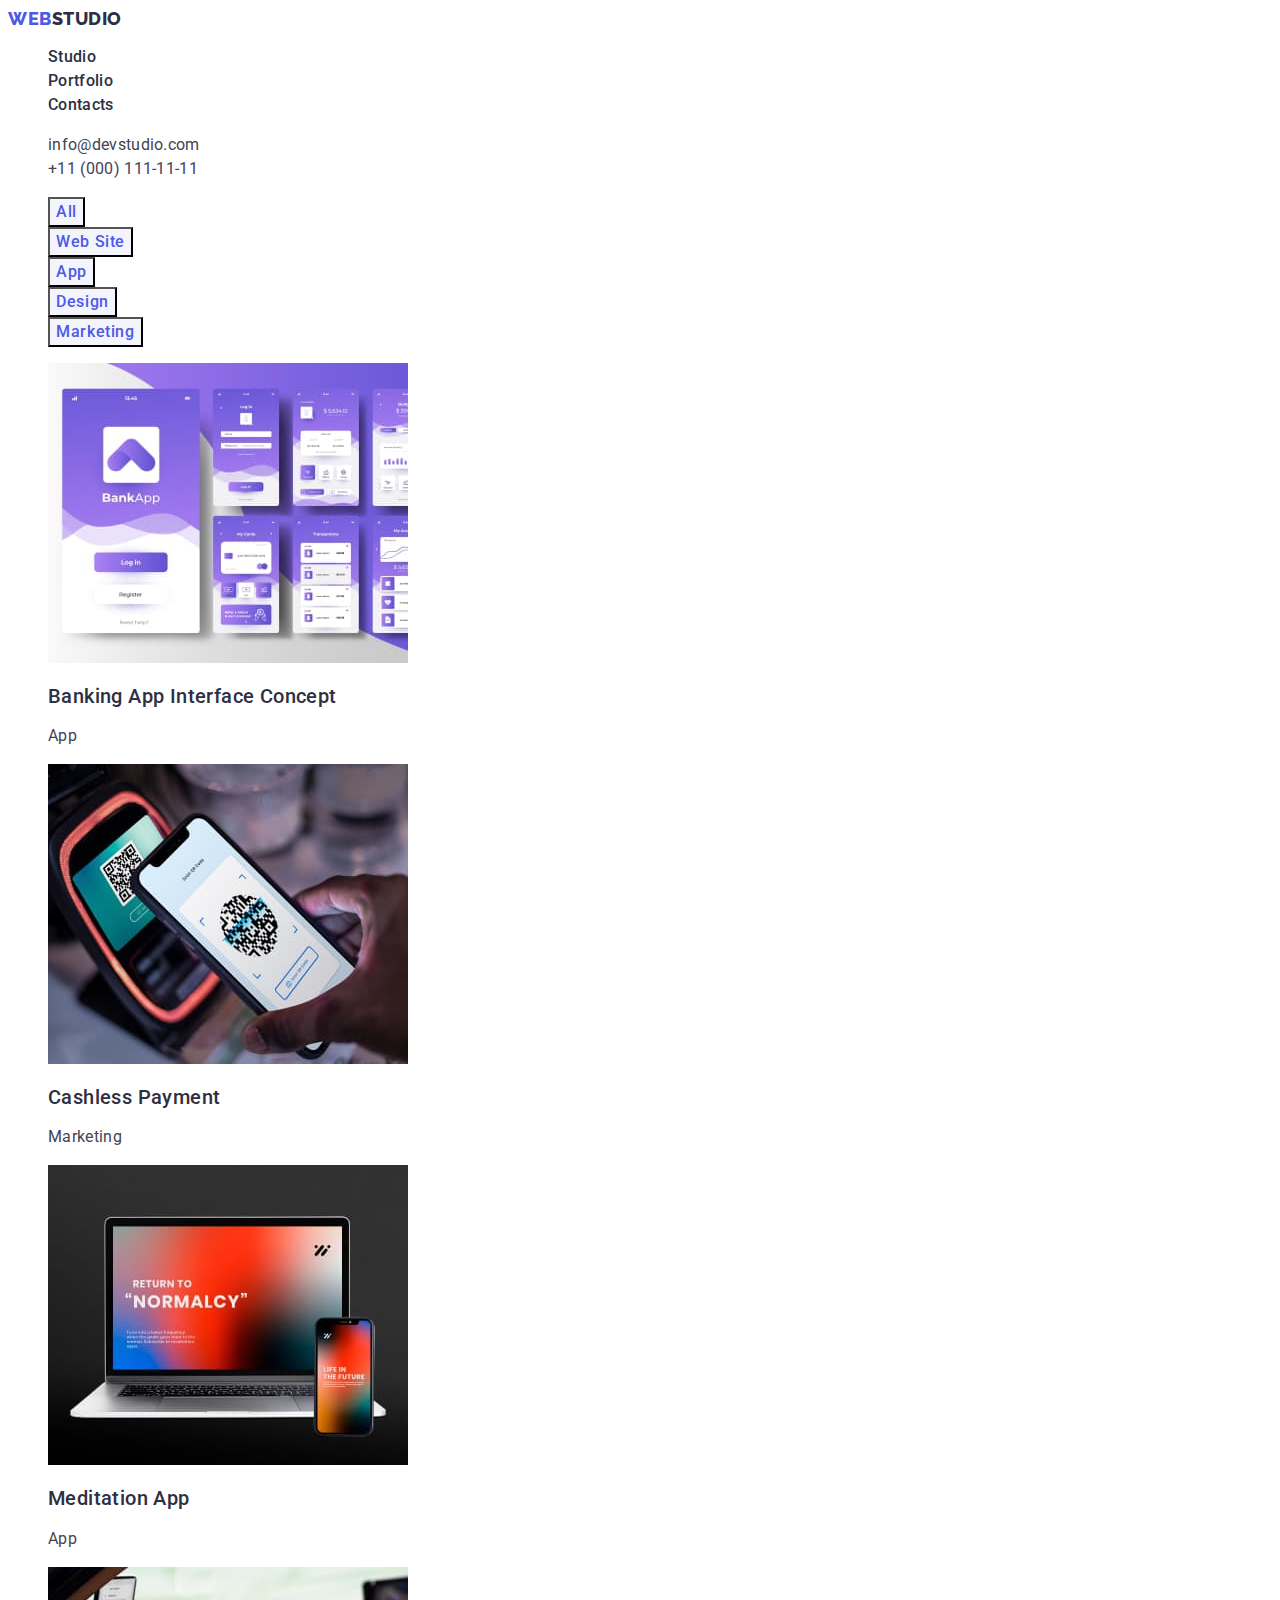
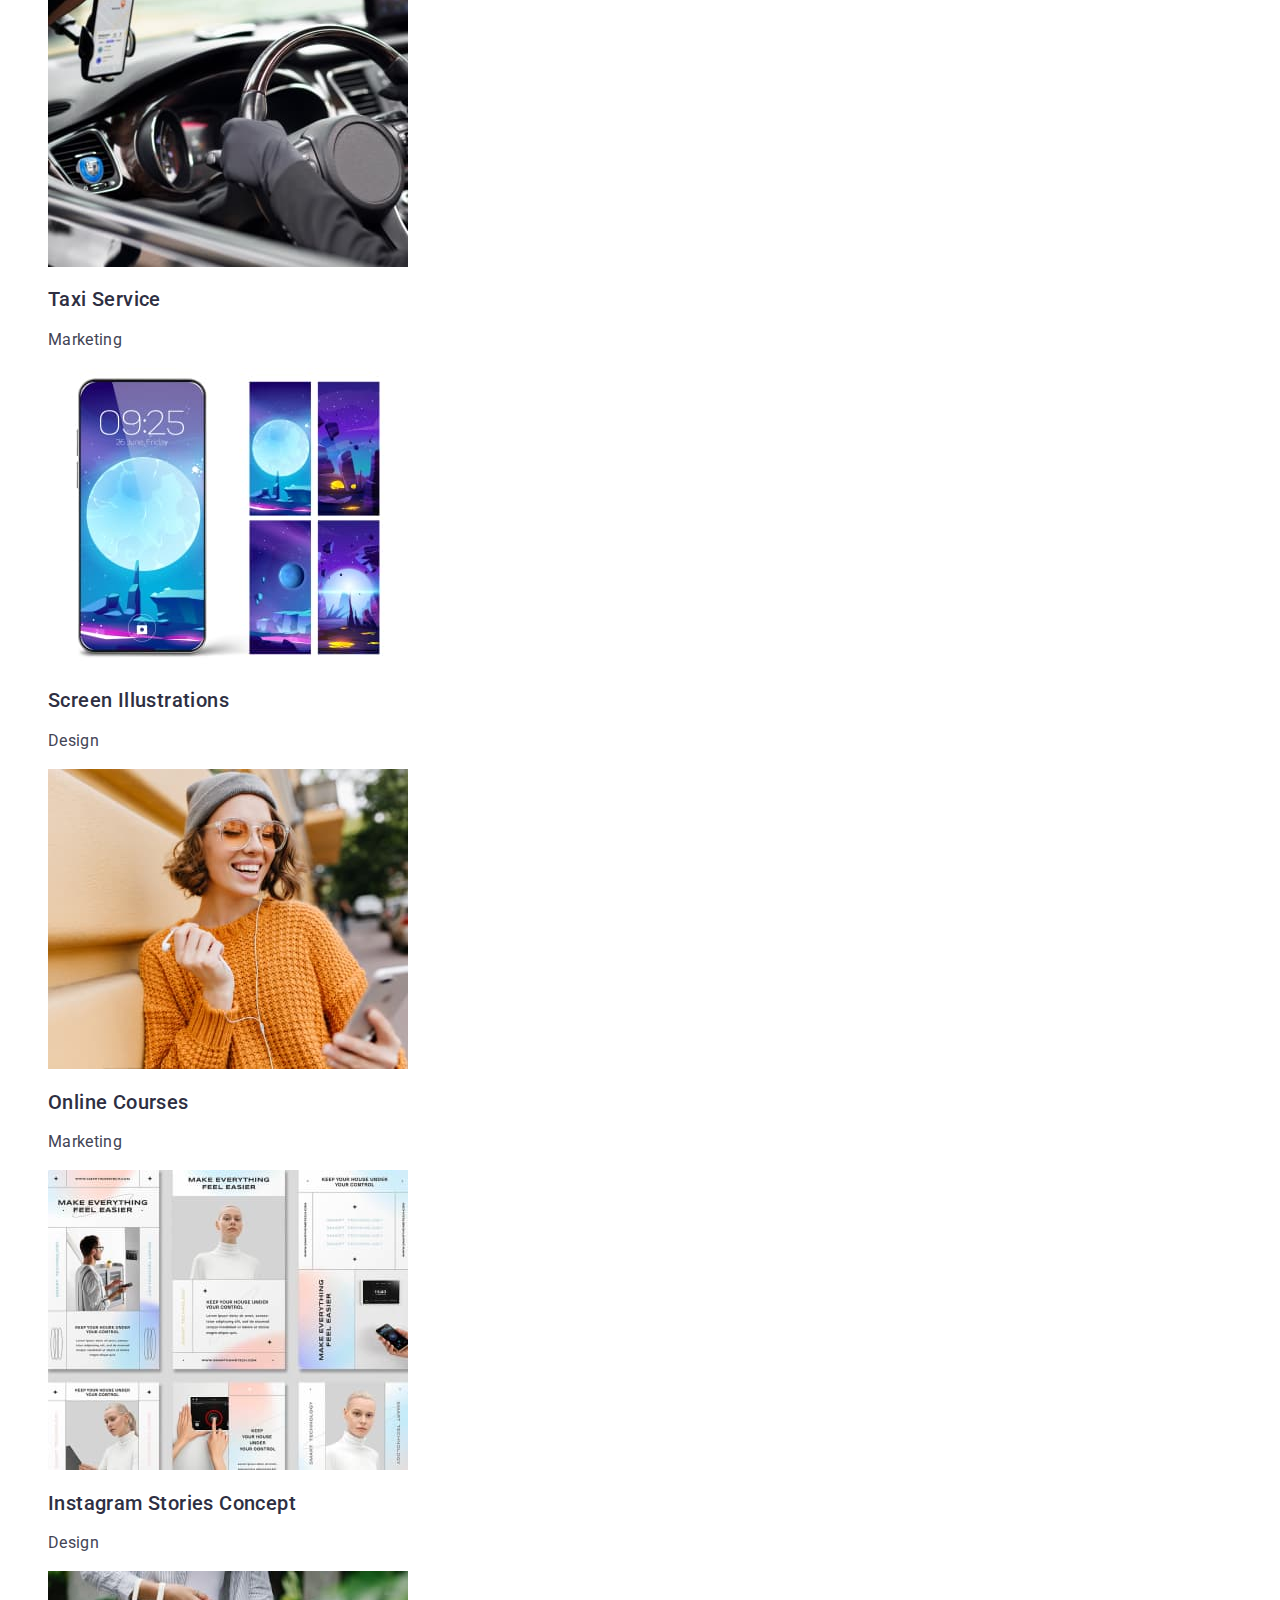
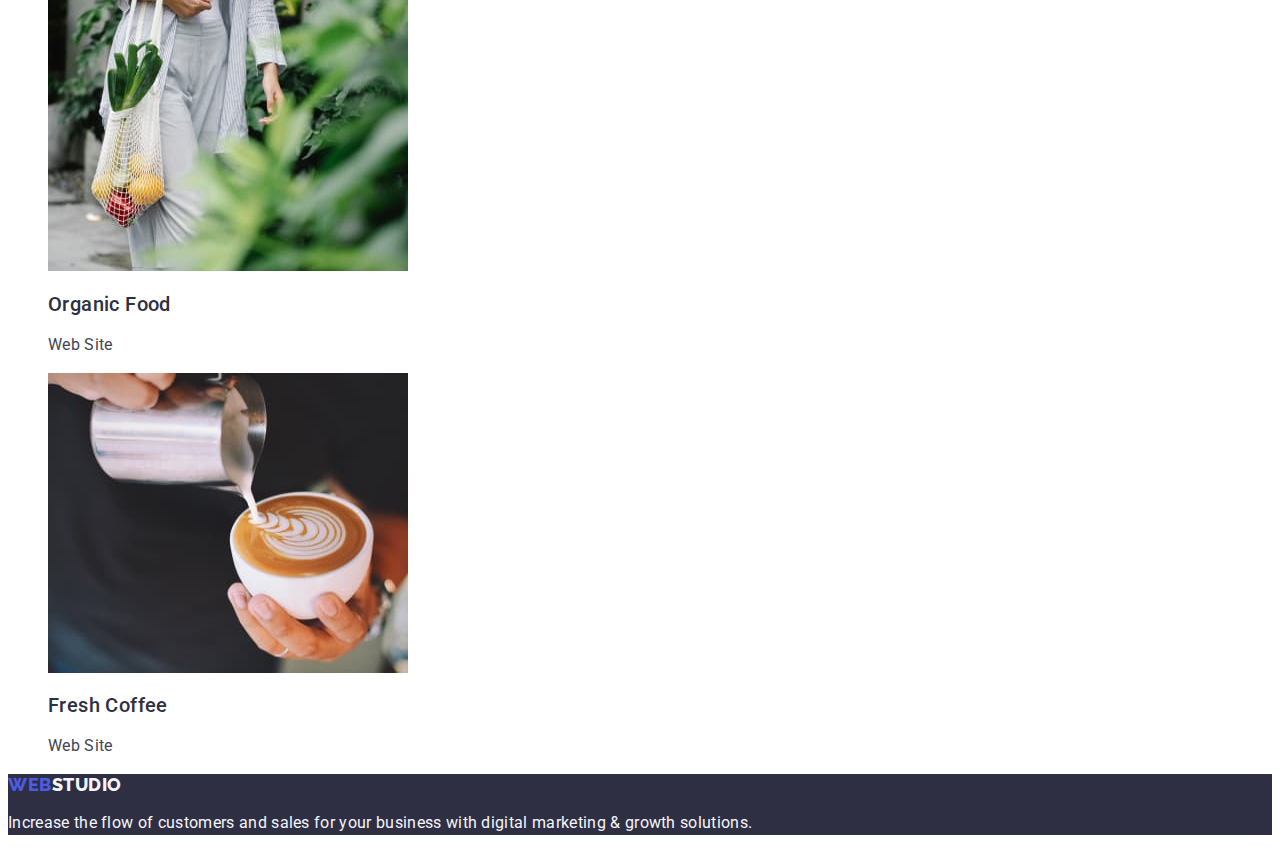
==== portfolio.html @ a9574777 "add" ====
<!DOCTYPE html>
<html lang="en">

<head>
    <meta charset="UTF-8">
    <meta http-equiv="X-UA-Compatible" content="IE=edge">
    <meta name="viewport" content="width=device-width, initial-scale=1.0">
    <link rel="preconnect" href="https://fonts.googleapis.com">
    <link rel="preconnect" href="https://fonts.gstatic.com" crossorigin>
    <link
        href="https://fonts.googleapis.com/css2?family=Raleway:wght@800&family=Roboto:wght@400;500;700;900&display=swap"
        rel="stylesheet">

    <title>Web Studio</title>
    <link rel="stylesheet" href="./css/styles.css">
</head>

<body>
    <header class="header">
        <nav class="header-navigation">
            <a href="./index.html" class="header-logo link">WEB<span class="logo">Studio</span></a>
            <ul class="header-menu list">
                <li class="header-menu-item"><a href="./index.html" class="header-menu-link link">Studio</a></li>
                <li class="header-menu-item"><a href="./portfolio.html" class="header-menu-link link">Portfolio</a></li>
                <li class="header-menu-item"><a href="" class="header-menu-link link">Contacts</a></li>
            </ul>
        </nav>
        <address class="address-list address">
            <ul class="address-list list">
                <li class="address-list-item"><a href="mailto:info@devstudio.com"
                        class="address-list-link link">info@devstudio.com</a></li>
                <li class="address-list-item"><a href="tel:+110001111111" class="address-list-link link">+11 (000)
                        111-11-11</a></li>
            </ul>
        </address>
    </header>

    <main>
        <!-- Filters -->
        <section>
            <h1 hidden>Portfolio</h1>
            <ul class="filters-menu list">
                <li class="filters-menu-item"><button type="button" class="filters-btn">All</button></li>
                <li class="filters-menu-item"><button type="button" class="filters-btn">Web Site</button></li>
                <li class="filters-menu-item"><button type="button" class="filters-btn">App</button></li>
                <li class="filters-menu-item"><button type="button" class="filters-btn">Design</button></li>
                <li class="filters-menu-item"><button type="button" class="filters-btn">Marketing</button></li>
            </ul>

            <!-- Rows -->

            <ul class="projects-list list">
                <li class="projects-item">
                    <a href="" class="link">
                        <img src="./images/project-card-1.jpg" alt="project" width="360" height="300">
                        <h2 class="subtitle">Banking App Interface Concept</h2>
                        <p class="text">App</p>
                    </a>
                </li>
                <li class="projects-item">
                    <a href="" class="link">
                        <img src="./images/project-card-2.jpg" alt="phone" width="360" height="300">
                        <h2 class="subtitle">Cashless Payment</h2>
                        <p class="text">Marketing</p>
                    </a>
                </li>
                <li class="projects-item">
                    <a href="" class="link">
                        <img src="./images/project-card-3.jpg" alt="laptop" width="360" height="300">
                        <h2 class="subtitle">Meditation App</h2>
                        <p class="text">App</p>
                    </a>
                </li>
                <li class="projects-item">
                    <a href="" class="link">
                        <img src="./images/project-card-4.jpg" alt="driver" width="360" height="300">
                        <h2 class="subtitle">Taxi Service</h2>
                        <p class="text">Marketing</p>
                    </a>
                </li>
                <li class="projects-item">
                    <a href="" class="link">
                        <img src="./images/project-card-5.jpg" alt="screens" width="360" height="300">
                        <h2 class="subtitle">Screen Illustrations</h2>
                        <p class="text">Design</p>
                    </a>
                </li>
                <li class="projects-item">
                    <a href="" class="link">
                        <img src="./images/Project-Card-6.jpg" alt="girls" width="360" height="300">
                        <h2 class="subtitle">Online Courses</h2>
                        <p class="text">Marketing</p>
                    </a>
                </li>
                <li class="projects-item">
                    <a href="" class="link">
                        <img src="./images/Project-Card-7.jpg" alt="stories concept" width="360" height="300">
                        <h2 class="subtitle">Instagram Stories Concept</h2>
                        <p class="text">Design</p>
                    </a>
                </li>
                <li class="projects-item">

                    <a href="" class="link">
                        <img src="./images/Project-Card-8.jpg" alt="food" width="360" height="300">
                        <h2 class="subtitle">Organic Food</h2>
                        <p class="text">Web Site</p>
                    </a>
                </li>
                <li class="projects-item">
                    <a href="" class="link">
                        <img src="./images/Project-Card-9.jpg" alt="coffee" width="360" height="300">
                        <h2 class="subtitle">Fresh Coffee</h2>
                        <p class="text">Web Site</p>
                    </a>
                </li>

            </ul>
        </section>
    </main>

    <footer class="footer">
        <a href="./index.html" class="footer-logo link">WEB<span class="logo">Studio</span></a>
        <p class="footer-text">Increase the flow of customers and sales for your business with digital marketing &
            growth
            solutions.
        </p>
    </footer>
</body>

</html>
---- css/styles.css ----
:root {
    --title-color: #2E2F42;
    --main-text-color: #434455;
    --second-text-color: #FFFFFF;
    --logo-color: #4d5ae5;
    --button-color: #F4F4FD;
    --hover-color: #404BBF;
}

body {
    font-family: Roboto, sans-serif;
    color: var(--main-text-color);
    background-color: var(--second-text-color);
}



.link {
    text-decoration: none;
}

.list {
    list-style-type: none;
}

.subtitle {
    font-weight: 500;
    font-size: 20px;
    line-height: 1.2;
    letter-spacing: 0.02em;
    color: var(--title-color);
}

.text {
    font-size: 16px;
    line-height: 1.5;
    letter-spacing: 0.02em;
    color: var(--main-text-color);
}

/* header */
.header-logo {
    font-family: 'Raleway', sans-serif;
    font-weight: 800;
    font-size: 18px;
    line-height: 1.17;
    letter-spacing: 0.03em;
    color: var(--logo-color);
    text-transform: uppercase;
}

.header-logo span {
    color: var(--title-color)
}

.header-menu-link {
    font-weight: 500;
    font-size: 16px;
    line-height: 1.5;
    letter-spacing: 0.02em;
    color: var(--title-color);
}

.header-menu-link:hover,
.header-menu-link:focus {
    color: var(--hover-color);
}

.address {
    font-style: normal;
}

.address-list-link {
    font-style: normal;
    font-weight: 400;
    font-size: 16px;
    line-height: 1.5;
    letter-spacing: 0.02em;
    color: var(--main-text-color);
}

.address-list-link:hover,
.address-list-link:focus {
    color: var(--hover-color);
}

/* hero */
.hero {
    background-color: var(--title-color);
}

.hero-title {
    font-weight: 700;
    font-size: 56px;
    line-height: 1.07;
    text-align: center;
    letter-spacing: 0.02em;
    color: var(--second-text-color);
}

.hero-btn {
    font-family: inherit;
    font-weight: 500;
    font-size: 16px;
    line-height: 1.5;
    letter-spacing: 0.04em;
    color: var(--second-text-color);
    background: var(--logo-color);
    cursor: pointer;
}

.hero-btn:hover,
.hero-btn:focus {
    background: var(--hover-color);
}

/* filters */


.filters-menu {}

.filters-menu-item {}

.filters-btn {
    font-family: "Roboto", sans-serif;
    font-weight: 500;
    font-size: 16px;
    line-height: 1.5;
    letter-spacing: 0.04em;
    color: var(--logo-color);
    background-color: var(--button-color);
    cursor: pointer;
}

.filters-btn:hover,
.filters-btn:focus {
    background-color: var(--hover-color);
    color: var(--second-text-color);
}



/* benefits */
.benefits {}

.benefits-list {}

.benefits-item {}

/* products */
.products {}

.products-title {
    font-size: 36px;
    line-height: 1.11;
    text-align: center;
    letter-spacing: 0.02em;
    color: var(--title-color);
    text-transform: capitalize;
}

.products-list {}

.list {}

.products-item {}


/* team */

.team {
    background: var(--button-color);
}

.team-title {
    font-size: 36px;
    line-height: 1.11;
    color: var(--title-color);
    text-align: center;
    letter-spacing: 0.02em;
    text-transform: capitalize;
}



.team-item {
    background-color: var(--second-text-color);
}

.footer {
    background-color: var(--title-color);
}

.footer-logo {
    font-family: "Raleway", sans-serif;
    font-weight: 800;
    font-size: 18px;
    line-height: 1.17;
    letter-spacing: 0.03em;
    color: var(--logo-color);
    text-transform: uppercase;
}

.footer-logo span {
    color: var(--button-color);
    ;
}

.footer-text {
    font-size: 16px;
    line-height: 1.5;
    letter-spacing: 0.02em;
    color: var(--button-color);
}
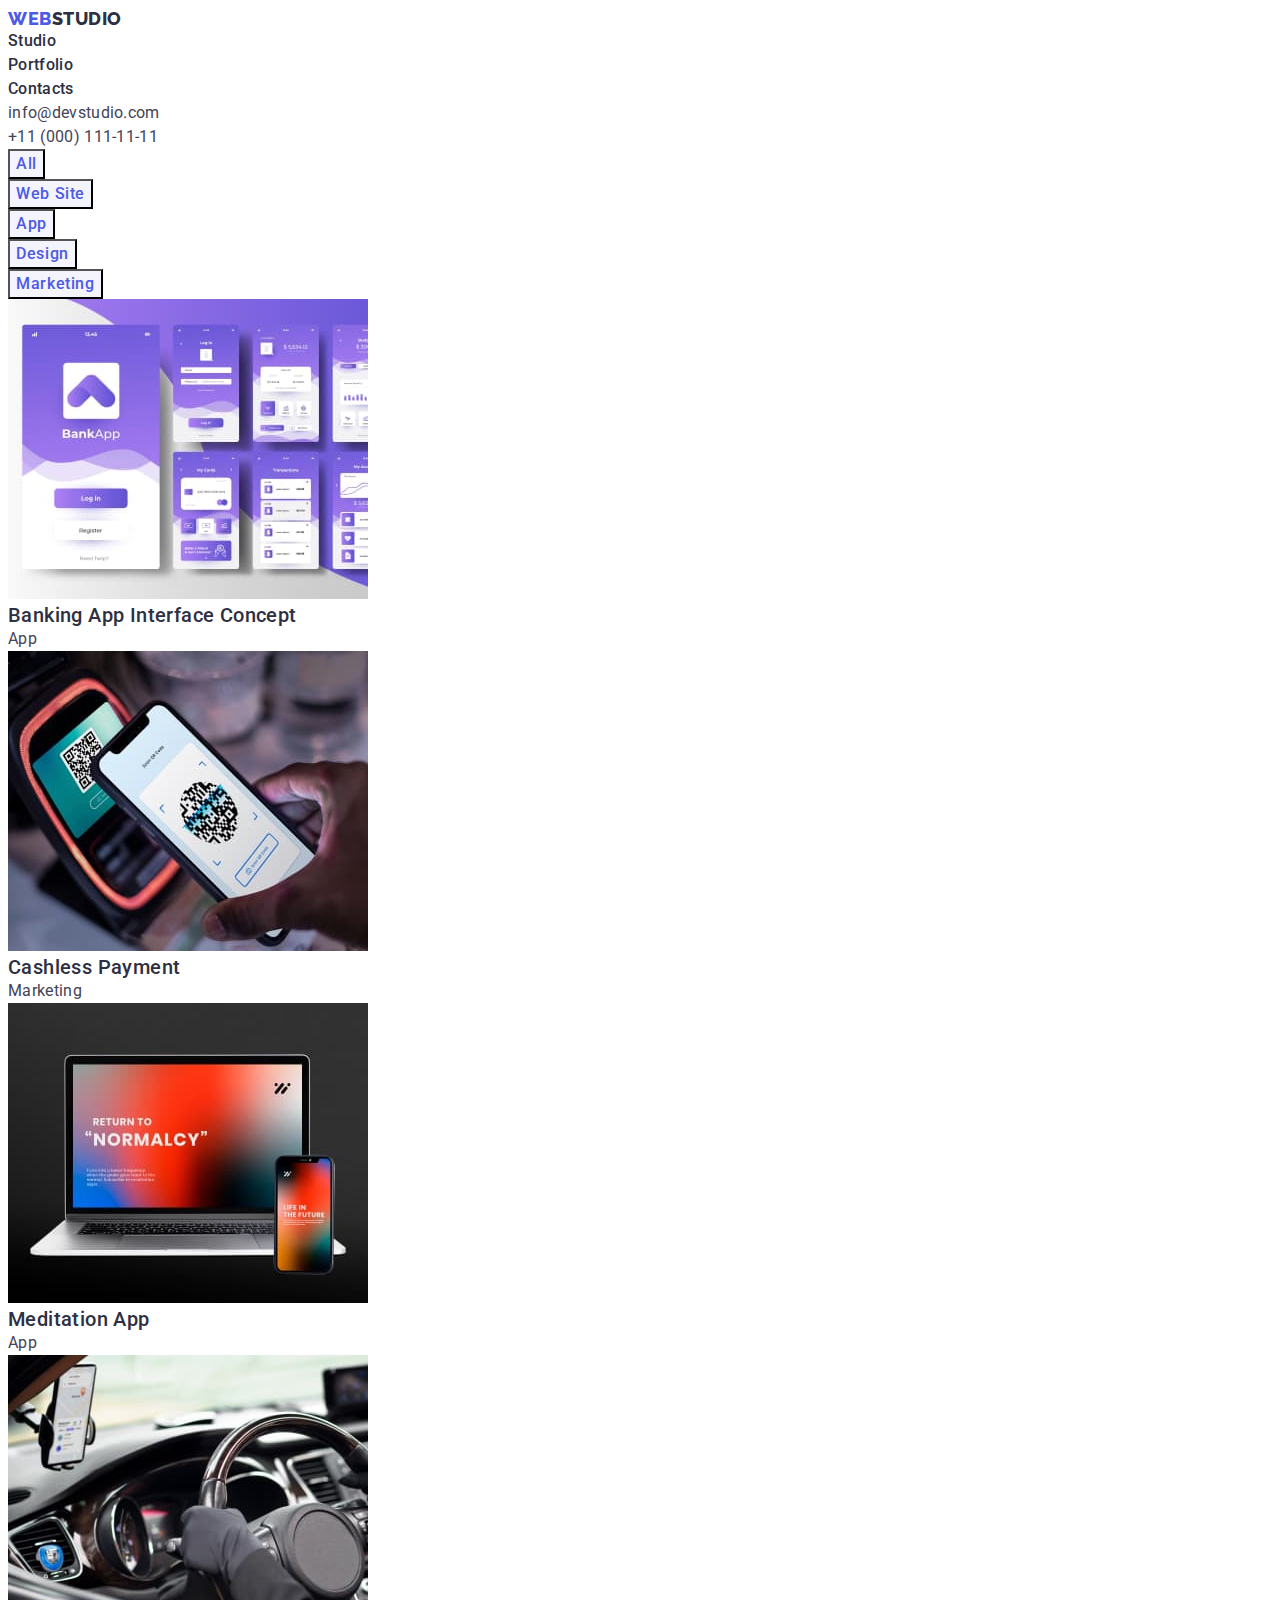
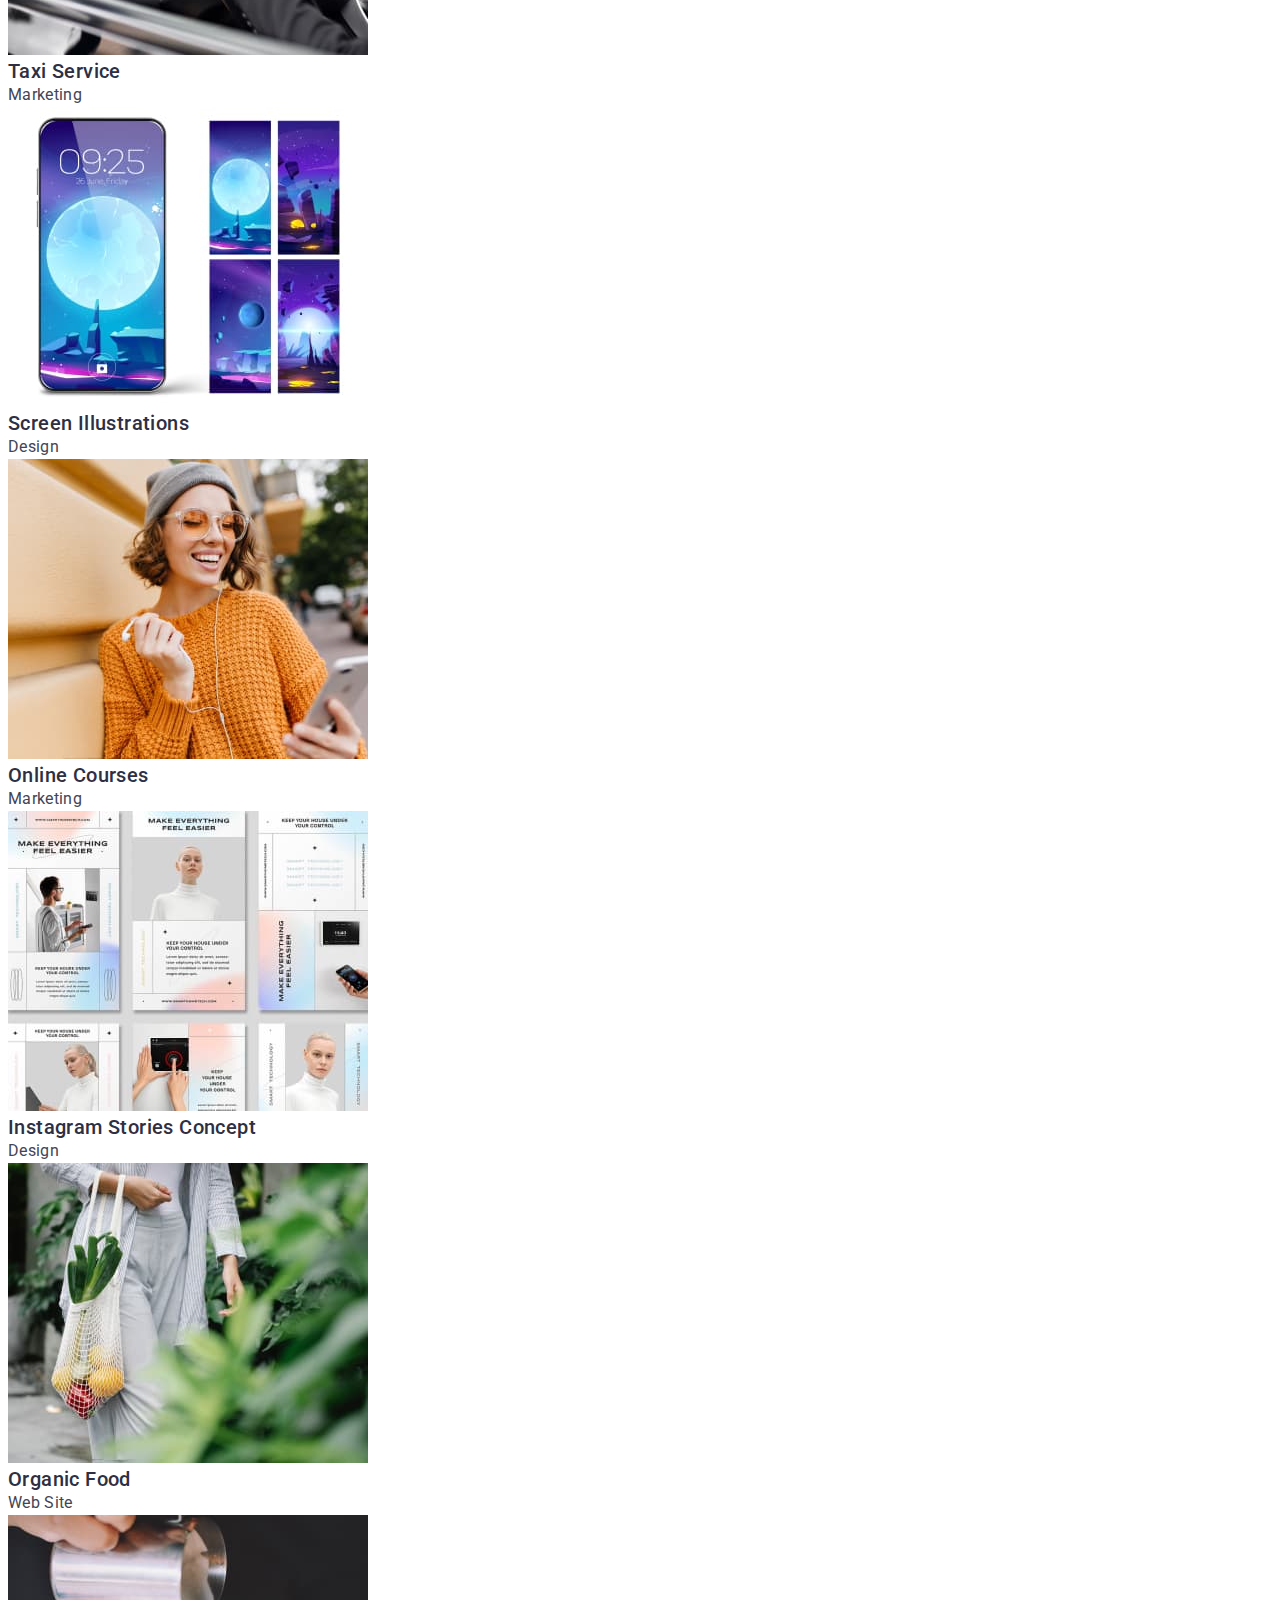
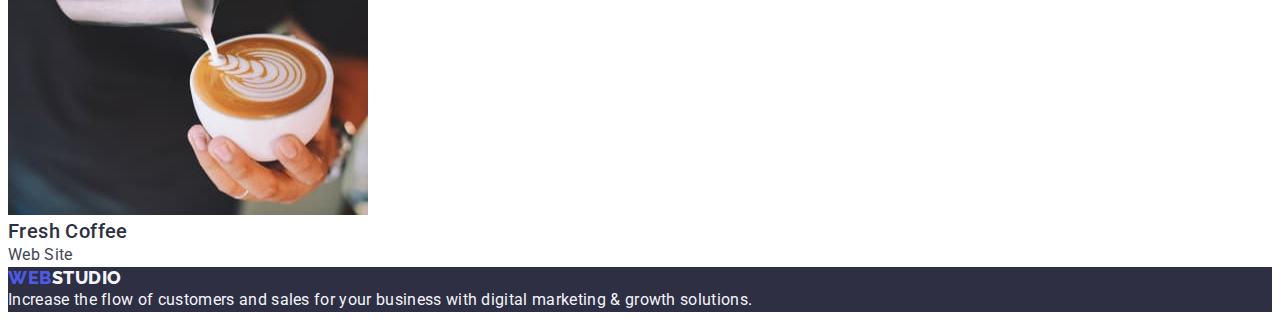
==== commit c6414e10: "add" ====
--- a/portfolio.html
+++ b/portfolio.html
@@ -12,6 +12,9 @@
         rel="stylesheet">
 
     <title>Web Studio</title>
+    <link rel="stylesheet" href="https://cdnjs.cloudflare.com/ajax/libs/modern-normalize/2.0.0/modern-normalize.min.css"
+        integrity="sha512-4xo8blKMVCiXpTaLzQSLSw3KFOVPWhm/TRtuPVc4WG6kUgjH6J03IBuG7JZPkcWMxJ5huwaBpOpnwYElP/m6wg=="
+        crossorigin="anonymous" referrerpolicy="no-referrer" />
     <link rel="stylesheet" href="./css/styles.css">
 </head>
 
--- a/css/styles.css
+++ b/css/styles.css
@@ -13,7 +13,21 @@
     background-color: var(--second-text-color);
 }
 
-
+p,
+h1,
+h2,
+h3,
+h4,
+h5,
+h6,
+ul {
+    margin-top: 0;
+    margin-bottom: 0;
+}
+
+ul {
+    padding-left: 0;
+}
 
 .link {
     text-decoration: none;
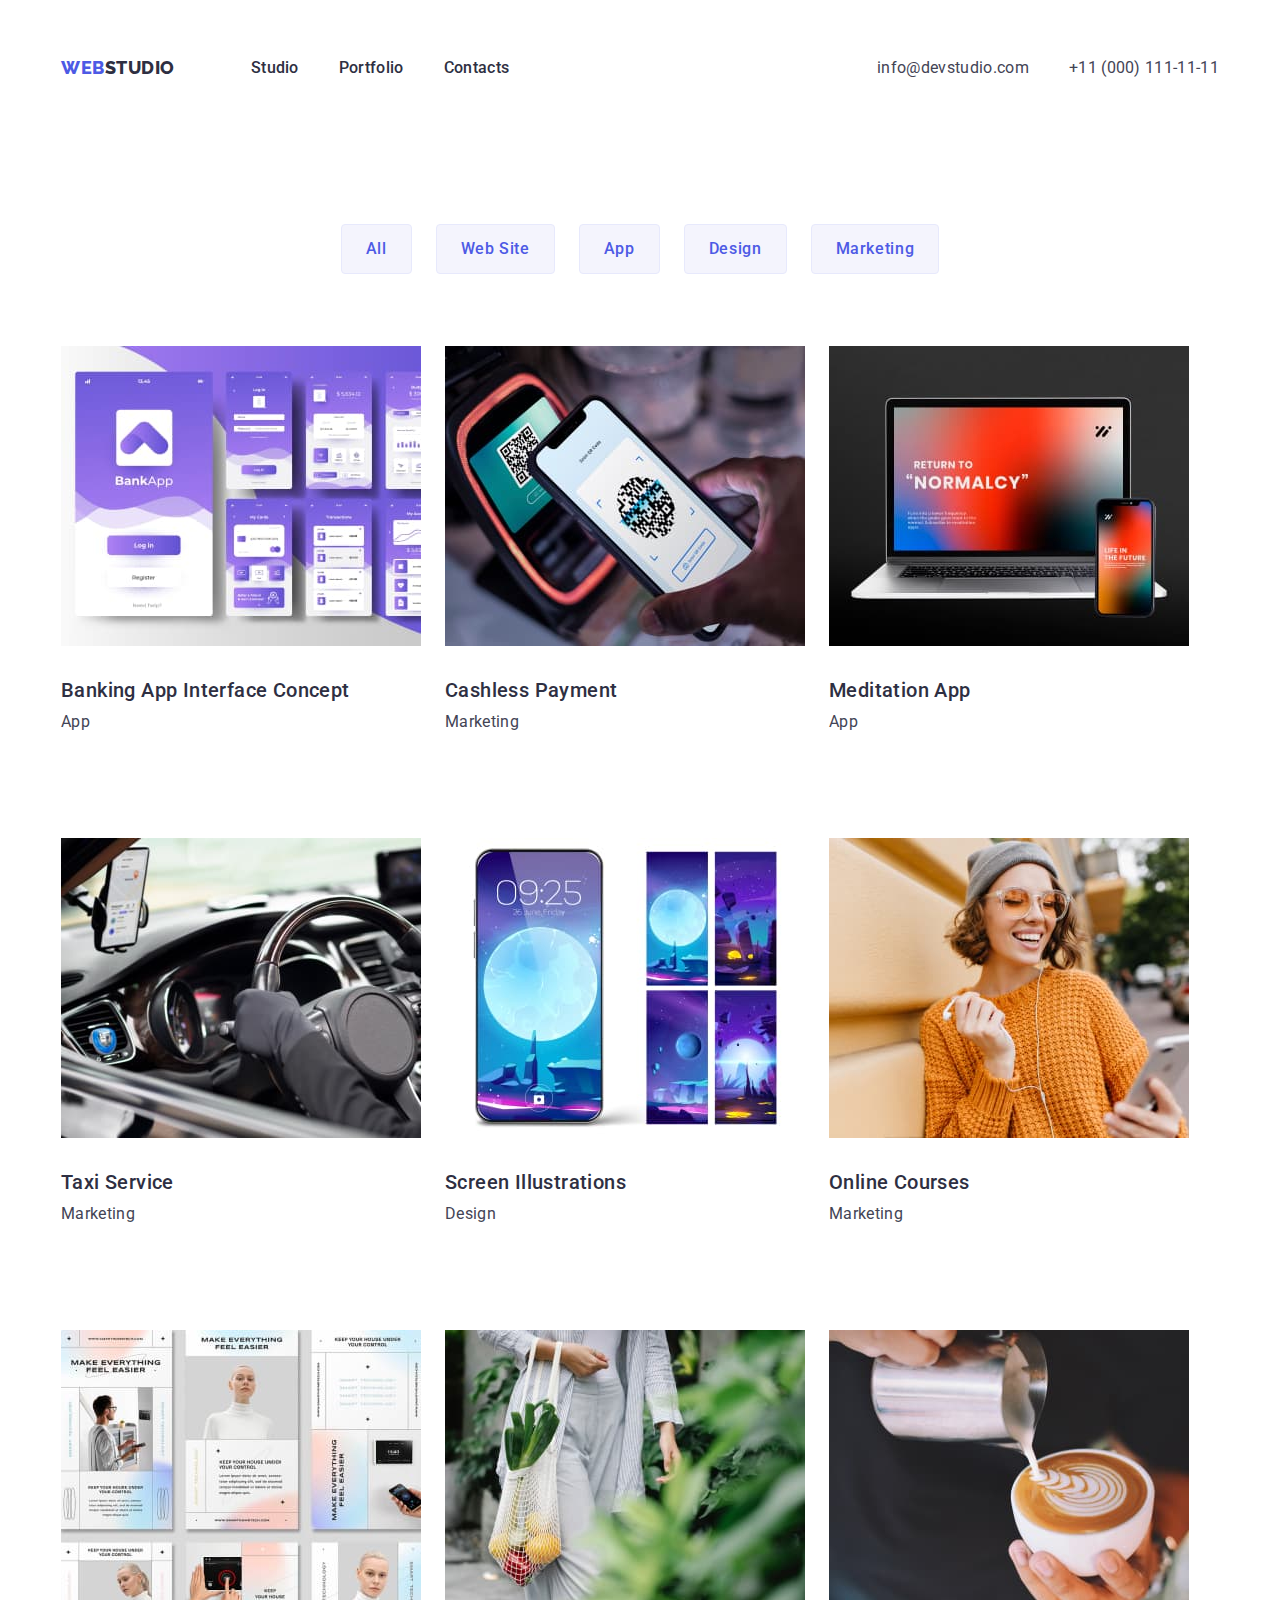
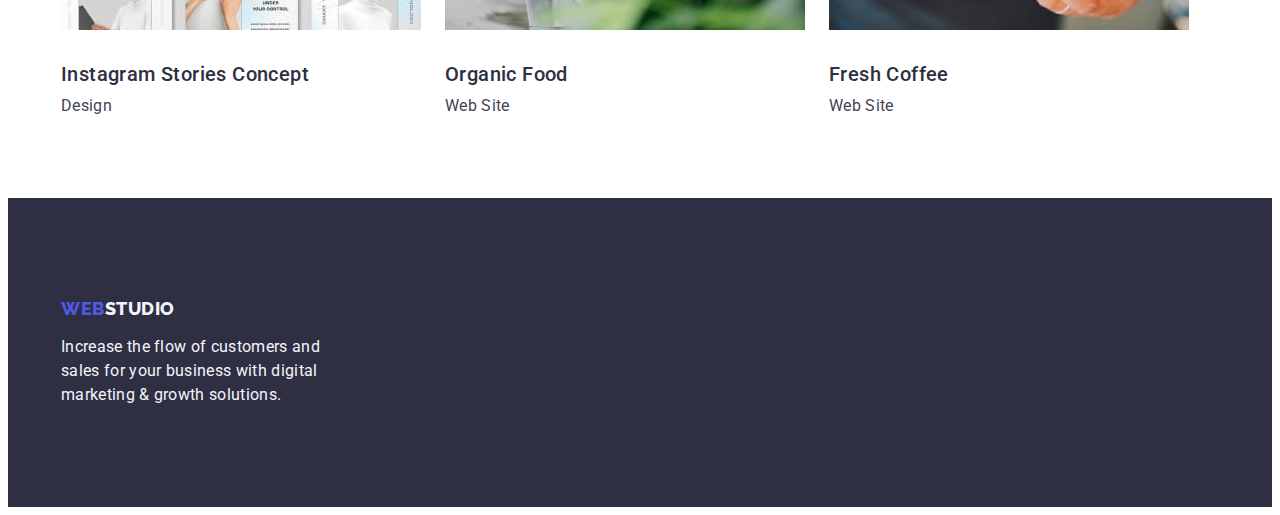
==== commit 045a066f: "add" ====
--- a/portfolio.html
+++ b/portfolio.html
@@ -20,114 +20,122 @@
 
 <body>
     <header class="header">
-        <nav class="header-navigation">
-            <a href="./index.html" class="header-logo link">WEB<span class="logo">Studio</span></a>
-            <ul class="header-menu list">
-                <li class="header-menu-item"><a href="./index.html" class="header-menu-link link">Studio</a></li>
-                <li class="header-menu-item"><a href="./portfolio.html" class="header-menu-link link">Portfolio</a></li>
-                <li class="header-menu-item"><a href="" class="header-menu-link link">Contacts</a></li>
-            </ul>
-        </nav>
-        <address class="address-list address">
-            <ul class="address-list list">
-                <li class="address-list-item"><a href="mailto:info@devstudio.com"
-                        class="address-list-link link">info@devstudio.com</a></li>
-                <li class="address-list-item"><a href="tel:+110001111111" class="address-list-link link">+11 (000)
-                        111-11-11</a></li>
-            </ul>
-        </address>
+        <div class="container header-container">
+            <nav class="header-navigation">
+                <a href="./index.html" class="header-logo link">WEB<span class="logo">Studio</span></a>
+                <ul class="header-menu list">
+                    <li class="header-menu-item"><a href="./index.html" class="header-menu-link link">Studio</a></li>
+                    <li class="header-menu-item"><a href="./portfolio.html" class="header-menu-link link">Portfolio</a>
+                    </li>
+                    <li class="header-menu-item"><a href="" class="header-menu-link link">Contacts</a></li>
+                </ul>
+            </nav>
+            <address class="address-list address">
+                <ul class="address-list list">
+                    <li class="address-list-item"><a href="mailto:info@devstudio.com"
+                            class="address-list-link link">info@devstudio.com</a></li>
+                    <li class="address-list-item"><a href="tel:+110001111111" class="address-list-link link">+11 (000)
+                            111-11-11</a></li>
+                </ul>
+            </address>
+        </div>
     </header>
 
     <main>
         <!-- Filters -->
         <section>
-            <h1 hidden>Portfolio</h1>
-            <ul class="filters-menu list">
-                <li class="filters-menu-item"><button type="button" class="filters-btn">All</button></li>
-                <li class="filters-menu-item"><button type="button" class="filters-btn">Web Site</button></li>
-                <li class="filters-menu-item"><button type="button" class="filters-btn">App</button></li>
-                <li class="filters-menu-item"><button type="button" class="filters-btn">Design</button></li>
-                <li class="filters-menu-item"><button type="button" class="filters-btn">Marketing</button></li>
-            </ul>
+            <div class="container">
+                <h1 hidden>Portfolio</h1>
+                <ul class="filters-menu list">
+                    <li class="filters-menu-item"><button type="button" class="filters-btn">All</button></li>
+                    <li class="filters-menu-item"><button type="button" class="filters-btn">Web Site</button></li>
+                    <li class="filters-menu-item"><button type="button" class="filters-btn">App</button></li>
+                    <li class="filters-menu-item"><button type="button" class="filters-btn">Design</button></li>
+                    <li class="filters-menu-item"><button type="button" class="filters-btn">Marketing</button></li>
+                </ul>
+            </div>
 
             <!-- Rows -->
+            <div class="container">
+                <ul class="projects-list list">
+                    <li class="projects-item">
+                        <a href="" class="link">
+                            <img src="./images/project-card-1.jpg" alt="project" width="360" height="300">
+                            <h2 class="subtitle">Banking App Interface Concept</h2>
+                            <p class="text">App</p>
+                        </a>
+                    </li>
+                    <li class="projects-item">
+                        <a href="" class="link">
+                            <img src="./images/project-card-2.jpg" alt="phone" width="360" height="300">
+                            <h2 class="subtitle">Cashless Payment</h2>
+                            <p class="text">Marketing</p>
+                        </a>
+                    </li>
+                    <li class="projects-item">
+                        <a href="" class="link">
+                            <img src="./images/project-card-3.jpg" alt="laptop" width="360" height="300">
+                            <h2 class="subtitle">Meditation App</h2>
+                            <p class="text">App</p>
+                        </a>
+                    </li>
+                    <li class="projects-item">
+                        <a href="" class="link">
+                            <img src="./images/project-card-4.jpg" alt="driver" width="360" height="300">
+                            <h2 class="subtitle">Taxi Service</h2>
+                            <p class="text">Marketing</p>
+                        </a>
+                    </li>
+                    <li class="projects-item">
+                        <a href="" class="link">
+                            <img src="./images/project-card-5.jpg" alt="screens" width="360" height="300">
+                            <h2 class="subtitle">Screen Illustrations</h2>
+                            <p class="text">Design</p>
+                        </a>
+                    </li>
+                    <li class="projects-item">
+                        <a href="" class="link">
+                            <img src="./images/Project-Card-6.jpg" alt="girls" width="360" height="300">
+                            <h2 class="subtitle">Online Courses</h2>
+                            <p class="text">Marketing</p>
+                        </a>
+                    </li>
+                    <li class="projects-item">
+                        <a href="" class="link">
+                            <img src="./images/Project-Card-7.jpg" alt="stories concept" width="360" height="300">
+                            <h2 class="subtitle">Instagram Stories Concept</h2>
+                            <p class="text">Design</p>
+                        </a>
+                    </li>
+                    <li class="projects-item">
 
-            <ul class="projects-list list">
-                <li class="projects-item">
-                    <a href="" class="link">
-                        <img src="./images/project-card-1.jpg" alt="project" width="360" height="300">
-                        <h2 class="subtitle">Banking App Interface Concept</h2>
-                        <p class="text">App</p>
-                    </a>
-                </li>
-                <li class="projects-item">
-                    <a href="" class="link">
-                        <img src="./images/project-card-2.jpg" alt="phone" width="360" height="300">
-                        <h2 class="subtitle">Cashless Payment</h2>
-                        <p class="text">Marketing</p>
-                    </a>
-                </li>
-                <li class="projects-item">
-                    <a href="" class="link">
-                        <img src="./images/project-card-3.jpg" alt="laptop" width="360" height="300">
-                        <h2 class="subtitle">Meditation App</h2>
-                        <p class="text">App</p>
-                    </a>
-                </li>
-                <li class="projects-item">
-                    <a href="" class="link">
-                        <img src="./images/project-card-4.jpg" alt="driver" width="360" height="300">
-                        <h2 class="subtitle">Taxi Service</h2>
-                        <p class="text">Marketing</p>
-                    </a>
-                </li>
-                <li class="projects-item">
-                    <a href="" class="link">
-                        <img src="./images/project-card-5.jpg" alt="screens" width="360" height="300">
-                        <h2 class="subtitle">Screen Illustrations</h2>
-                        <p class="text">Design</p>
-                    </a>
-                </li>
-                <li class="projects-item">
-                    <a href="" class="link">
-                        <img src="./images/Project-Card-6.jpg" alt="girls" width="360" height="300">
-                        <h2 class="subtitle">Online Courses</h2>
-                        <p class="text">Marketing</p>
-                    </a>
-                </li>
-                <li class="projects-item">
-                    <a href="" class="link">
-                        <img src="./images/Project-Card-7.jpg" alt="stories concept" width="360" height="300">
-                        <h2 class="subtitle">Instagram Stories Concept</h2>
-                        <p class="text">Design</p>
-                    </a>
-                </li>
-                <li class="projects-item">
+                        <a href="" class="link">
+                            <img src="./images/Project-Card-8.jpg" alt="food" width="360" height="300">
+                            <h2 class="subtitle">Organic Food</h2>
+                            <p class="text">Web Site</p>
+                        </a>
+                    </li>
+                    <li class="projects-item">
+                        <a href="" class="link">
+                            <img src="./images/Project-Card-9.jpg" alt="coffee" width="360" height="300">
+                            <h2 class="subtitle">Fresh Coffee</h2>
+                            <p class="text">Web Site</p>
+                        </a>
+                    </li>
 
-                    <a href="" class="link">
-                        <img src="./images/Project-Card-8.jpg" alt="food" width="360" height="300">
-                        <h2 class="subtitle">Organic Food</h2>
-                        <p class="text">Web Site</p>
-                    </a>
-                </li>
-                <li class="projects-item">
-                    <a href="" class="link">
-                        <img src="./images/Project-Card-9.jpg" alt="coffee" width="360" height="300">
-                        <h2 class="subtitle">Fresh Coffee</h2>
-                        <p class="text">Web Site</p>
-                    </a>
-                </li>
-
-            </ul>
+                </ul>
+            </div>
         </section>
     </main>
 
     <footer class="footer">
-        <a href="./index.html" class="footer-logo link">WEB<span class="logo">Studio</span></a>
-        <p class="footer-text">Increase the flow of customers and sales for your business with digital marketing &
-            growth
-            solutions.
-        </p>
+        <div class="container">
+            <a href="./index.html" class="footer-logo link">WEB<span class="logo">Studio</span></a>
+            <p class="footer-text">Increase the flow of customers and sales for your business with digital marketing &
+                growth
+                solutions.
+            </p>
+        </div>
     </footer>
 </body>
 
--- a/css/styles.css
+++ b/css/styles.css
@@ -19,14 +19,18 @@
 h3,
 h4,
 h5,
-h6,
-ul {
+h6 {
     margin-top: 0;
     margin-bottom: 0;
 }
 
 ul {
+    margin: 0;
     padding-left: 0;
+}
+
+img {
+    display: block;
 }
 
 .link {
@@ -36,6 +40,14 @@
 .list {
     list-style-type: none;
 }
+
+.container {
+    width: 100%;
+    max-width: 1158px;
+    margin: 0 auto;
+    padding: 0 15px;
+}
+
 
 .subtitle {
     font-weight: 500;
@@ -43,6 +55,9 @@
     line-height: 1.2;
     letter-spacing: 0.02em;
     color: var(--title-color);
+    padding-bottom: 8px;
+    padding-top: 32px;
+
 }
 
 .text {
@@ -50,9 +65,28 @@
     line-height: 1.5;
     letter-spacing: 0.02em;
     color: var(--main-text-color);
+    padding-bottom: 32px;
+
 }
 
 /* header */
+
+.header {
+    padding-top: 24px;
+    padding-bottom: 24px;
+}
+
+.header-container {
+    display: flex;
+    align-items: center;
+}
+
+.header-navigation {
+    display: flex;
+    align-items: center;
+    margin-right: auto;
+}
+
 .header-logo {
     font-family: 'Raleway', sans-serif;
     font-weight: 800;
@@ -61,18 +95,27 @@
     letter-spacing: 0.03em;
     color: var(--logo-color);
     text-transform: uppercase;
+    margin-right: 76px;
+
 }
 
 .header-logo span {
     color: var(--title-color)
 }
 
+.header-menu {
+    display: flex;
+    gap: 40px
+}
+
 .header-menu-link {
     font-weight: 500;
     font-size: 16px;
     line-height: 1.5;
     letter-spacing: 0.02em;
     color: var(--title-color);
+    padding: 24px 0;
+    display: block;
 }
 
 .header-menu-link:hover,
@@ -82,6 +125,13 @@
 
 .address {
     font-style: normal;
+    display: flex;
+}
+
+.address-list {
+    display: flex;
+    align-items: center;
+    gap: 40px;
 }
 
 .address-list-link {
@@ -100,7 +150,14 @@
 
 /* hero */
 .hero {
+    padding-bottom: 120px;
+}
+
+.hero-container {
     background-color: var(--title-color);
+    padding-top: 188px;
+    padding-bottom: 188px;
+    width: 1440px;
 }
 
 .hero-title {
@@ -110,6 +167,11 @@
     text-align: center;
     letter-spacing: 0.02em;
     color: var(--second-text-color);
+
+    margin-bottom: 48px;
+    margin-left: auto;
+    margin-right: auto;
+    max-width: 496px;
 }
 
 .hero-btn {
@@ -121,6 +183,13 @@
     color: var(--second-text-color);
     background: var(--logo-color);
     cursor: pointer;
+    padding: 16px 32px;
+    box-shadow: 0px 4px 4px rgba(0, 0, 0, 0.15);
+    border-radius: 4px;
+    border: none;
+    margin-left: auto;
+    margin-right: auto;
+    display: block;
 }
 
 .hero-btn:hover,
@@ -131,7 +200,16 @@
 /* filters */
 
 
-.filters-menu {}
+.filters-menu {
+    display: flex;
+    gap: 24px;
+    justify-content: center;
+    margin-top: 96px;
+    margin-bottom: 72px;
+
+
+
+}
 
 .filters-menu-item {}
 
@@ -144,6 +222,9 @@
     color: var(--logo-color);
     background-color: var(--button-color);
     cursor: pointer;
+    border: 1px solid #E7E9FC;
+    border-radius: 4px;
+    padding: 12px 24px;
 }
 
 .filters-btn:hover,
@@ -152,17 +233,36 @@
     color: var(--second-text-color);
 }
 
-
+/* projects */
+
+.projects-list {
+    display: flex;
+    flex-wrap: wrap;
+    gap: 24px;
+}
+
+.projects-item {
+    padding-bottom: 48px;
+}
 
 /* benefits */
-.benefits {}
-
-.benefits-list {}
-
-.benefits-item {}
+.benefits {
+    padding-bottom: 120px;
+}
+
+.benefits-list {
+    display: flex;
+    gap: 24px;
+}
+
+.benefits-item {
+    width: calc((100% - 72px) / 4);
+}
 
 /* products */
-.products {}
+.products {
+    padding-bottom: 120px;
+}
 
 .products-title {
     font-size: 36px;
@@ -171,13 +271,20 @@
     letter-spacing: 0.02em;
     color: var(--title-color);
     text-transform: capitalize;
-}
-
-.products-list {}
+    margin: 0 auto;
+    margin-bottom: 72px;
+}
+
+.products-list {
+    display: flex;
+    gap: 24px;
+}
 
 .list {}
 
-.products-item {}
+.products-item {
+    width: calc((100% - 24px * 2) / 3);
+}
 
 
 /* team */
@@ -193,16 +300,29 @@
     text-align: center;
     letter-spacing: 0.02em;
     text-transform: capitalize;
-}
-
-
+    padding-top: 120px;
+    padding-bottom: 72px;
+}
+
+.team-list {
+    display: flex;
+    gap: 24px;
+    padding-bottom: 120px;
+    text-align: center;
+}
 
 .team-item {
     background-color: var(--second-text-color);
+    width: calc((100% - 24px *3) / 4);
+    box-shadow: 0px 1px 6px rgba(46, 47, 66, 0.08), 0px 1px 1px rgba(46, 47, 66, 0.16), 0px 2px 1px rgba(46, 47, 66, 0.08);
+    border-radius: 0px 0px 4px 4px;
+
 }
 
 .footer {
     background-color: var(--title-color);
+    padding-top: 100px;
+    padding-bottom: 100px;
 }
 
 .footer-logo {
@@ -213,6 +333,7 @@
     letter-spacing: 0.03em;
     color: var(--logo-color);
     text-transform: uppercase;
+
 }
 
 .footer-logo span {
@@ -225,4 +346,6 @@
     line-height: 1.5;
     letter-spacing: 0.02em;
     color: var(--button-color);
+    width: 264px;
+    padding-top: 16px;
 }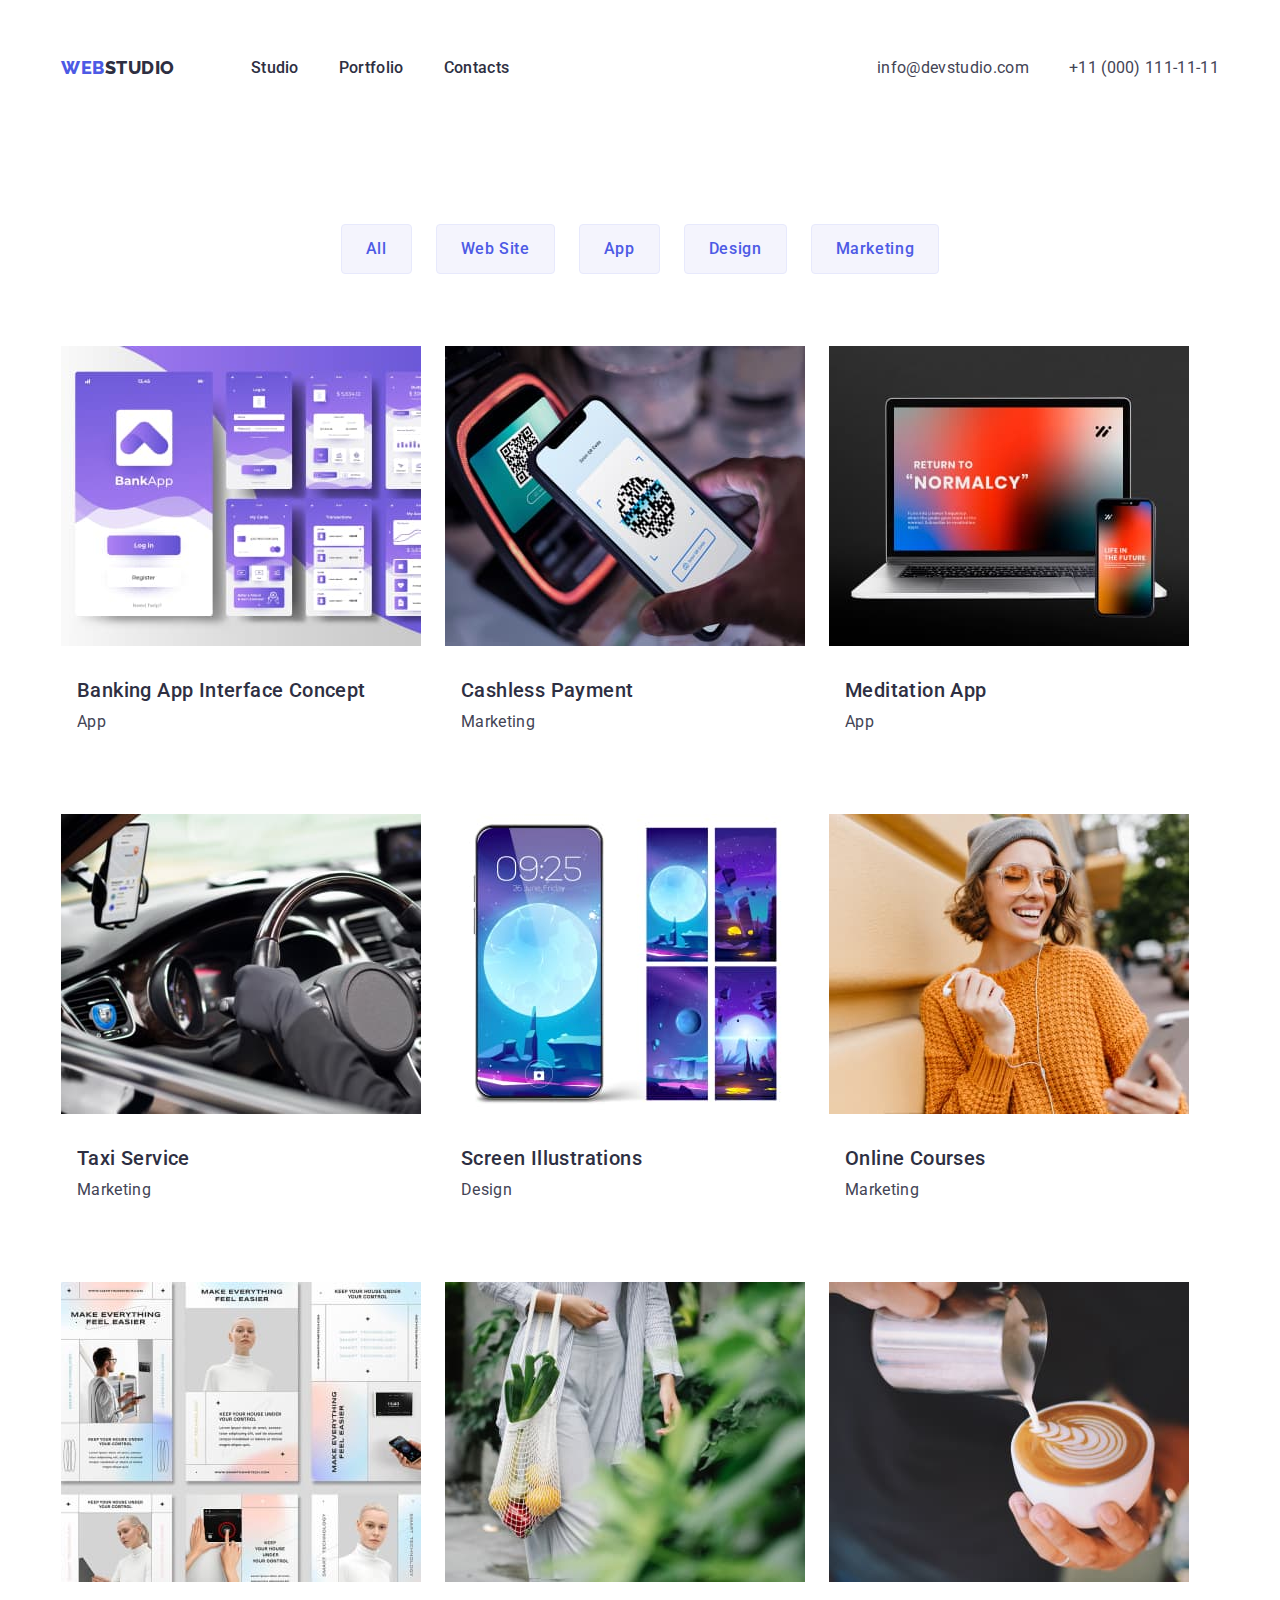
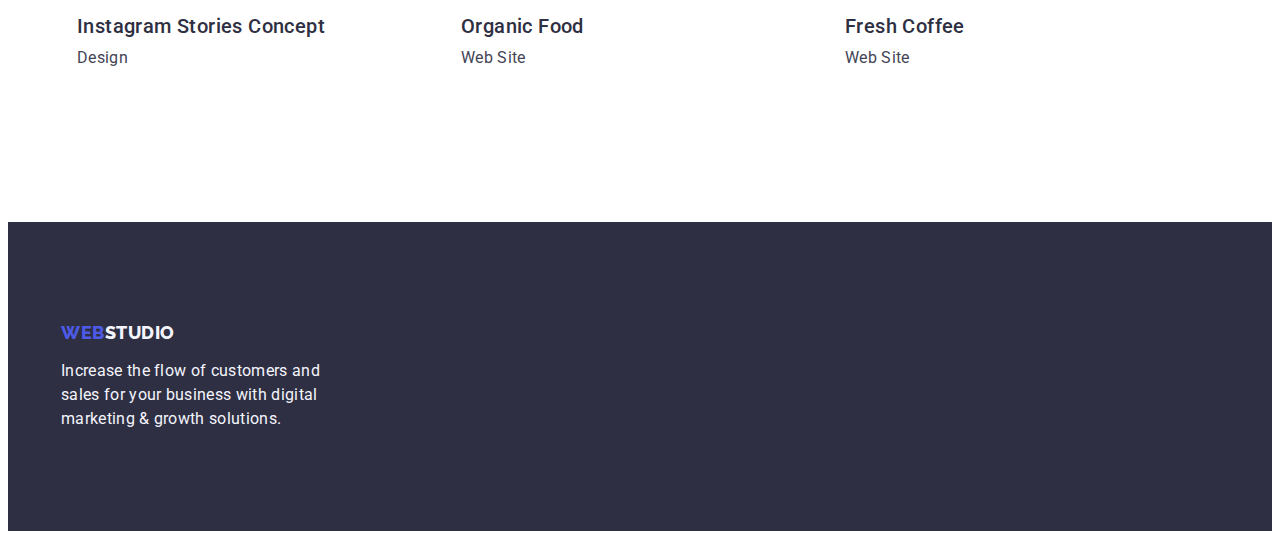
==== commit 81be3139: "and" ====
--- a/portfolio.html
+++ b/portfolio.html
@@ -43,7 +43,7 @@
 
     <main>
         <!-- Filters -->
-        <section>
+        <section class="main">
             <div class="container">
                 <h1 hidden>Portfolio</h1>
                 <ul class="filters-menu list">
@@ -53,76 +53,90 @@
                     <li class="filters-menu-item"><button type="button" class="filters-btn">Design</button></li>
                     <li class="filters-menu-item"><button type="button" class="filters-btn">Marketing</button></li>
                 </ul>
-            </div>
 
-            <!-- Rows -->
-            <div class="container">
                 <ul class="projects-list list">
                     <li class="projects-item">
                         <a href="" class="link">
                             <img src="./images/project-card-1.jpg" alt="project" width="360" height="300">
-                            <h2 class="subtitle">Banking App Interface Concept</h2>
-                            <p class="text">App</p>
+                            <div class="link-menu">
+                                <h2 class="subtitle">Banking App Interface Concept</h2>
+                                <p class="text">App</p>
+                            </div>
                         </a>
                     </li>
                     <li class="projects-item">
                         <a href="" class="link">
                             <img src="./images/project-card-2.jpg" alt="phone" width="360" height="300">
-                            <h2 class="subtitle">Cashless Payment</h2>
-                            <p class="text">Marketing</p>
+                            <div class="link-menu">
+                                <h2 class="subtitle">Cashless Payment</h2>
+                                <p class="text">Marketing</p>
+                            </div>
                         </a>
                     </li>
                     <li class="projects-item">
                         <a href="" class="link">
                             <img src="./images/project-card-3.jpg" alt="laptop" width="360" height="300">
-                            <h2 class="subtitle">Meditation App</h2>
-                            <p class="text">App</p>
+                            <div class="link-menu">
+                                <h2 class="subtitle">Meditation App</h2>
+                                <p class="text">App</p>
+                            </div>
                         </a>
                     </li>
                     <li class="projects-item">
                         <a href="" class="link">
                             <img src="./images/project-card-4.jpg" alt="driver" width="360" height="300">
-                            <h2 class="subtitle">Taxi Service</h2>
-                            <p class="text">Marketing</p>
+                            <div class="link-menu">
+                                <h2 class="subtitle">Taxi Service</h2>
+                                <p class="text">Marketing</p>
+                            </div>
                         </a>
                     </li>
                     <li class="projects-item">
                         <a href="" class="link">
                             <img src="./images/project-card-5.jpg" alt="screens" width="360" height="300">
-                            <h2 class="subtitle">Screen Illustrations</h2>
-                            <p class="text">Design</p>
+                            <div class="link-menu">
+                                <h2 class="subtitle">Screen Illustrations</h2>
+                                <p class="text">Design</p>
+                            </div>
                         </a>
                     </li>
                     <li class="projects-item">
                         <a href="" class="link">
                             <img src="./images/Project-Card-6.jpg" alt="girls" width="360" height="300">
-                            <h2 class="subtitle">Online Courses</h2>
-                            <p class="text">Marketing</p>
+                            <div class="link-menu">
+                                <h2 class="subtitle">Online Courses</h2>
+                                <p class="text">Marketing</p>
+                            </div>
                         </a>
                     </li>
                     <li class="projects-item">
                         <a href="" class="link">
                             <img src="./images/Project-Card-7.jpg" alt="stories concept" width="360" height="300">
-                            <h2 class="subtitle">Instagram Stories Concept</h2>
-                            <p class="text">Design</p>
+                            <div class="link-menu">
+                                <h2 class="subtitle">Instagram Stories Concept</h2>
+                                <p class="text">Design</p>
+                            </div>
                         </a>
                     </li>
                     <li class="projects-item">
 
                         <a href="" class="link">
                             <img src="./images/Project-Card-8.jpg" alt="food" width="360" height="300">
-                            <h2 class="subtitle">Organic Food</h2>
-                            <p class="text">Web Site</p>
+                            <div class="link-menu">
+                                <h2 class="subtitle">Organic Food</h2>
+                                <p class="text">Web Site</p>
+                            </div>
                         </a>
                     </li>
                     <li class="projects-item">
                         <a href="" class="link">
                             <img src="./images/Project-Card-9.jpg" alt="coffee" width="360" height="300">
-                            <h2 class="subtitle">Fresh Coffee</h2>
-                            <p class="text">Web Site</p>
+                            <div class="link-menu">
+                                <h2 class="subtitle">Fresh Coffee</h2>
+                                <p class="text">Web Site</p>
+                            </div>
                         </a>
                     </li>
-
                 </ul>
             </div>
         </section>
--- a/css/styles.css
+++ b/css/styles.css
@@ -5,6 +5,7 @@
     --logo-color: #4d5ae5;
     --button-color: #F4F4FD;
     --hover-color: #404BBF;
+    --border-color: #E7E9FC
 }
 
 body {
@@ -55,9 +56,7 @@
     line-height: 1.2;
     letter-spacing: 0.02em;
     color: var(--title-color);
-    padding-bottom: 8px;
-    padding-top: 32px;
-
+    margin-bottom: 8px;
 }
 
 .text {
@@ -65,7 +64,6 @@
     line-height: 1.5;
     letter-spacing: 0.02em;
     color: var(--main-text-color);
-    padding-bottom: 32px;
 
 }
 
@@ -74,6 +72,7 @@
 .header {
     padding-top: 24px;
     padding-bottom: 24px;
+    border-bottom: 1px solid --border-color;
 }
 
 .header-container {
@@ -148,15 +147,38 @@
     color: var(--hover-color);
 }
 
+/* main-portfolio */
+
+.main {
+    padding-top: 96px;
+    padding-bottom: 120px;
+}
+
+.projects-list {
+    display: flex;
+    flex-wrap: wrap;
+    column-gap: 24px;
+    row-gap: 48px;
+}
+
+.products-item {
+    width: calc((100% - 48px) / 3);
+}
+
+.link-menu {
+    padding: 32px 16px;
+    border: 1px solid --border-color;
+    border-top: none;
+}
+
 /* hero */
+
 .hero {
-    padding-bottom: 120px;
+    padding: 188px 0;
+    background-color: var(--title-color);
 }
 
 .hero-container {
-    background-color: var(--title-color);
-    padding-top: 188px;
-    padding-bottom: 188px;
     width: 1440px;
 }
 
@@ -190,6 +212,7 @@
     margin-left: auto;
     margin-right: auto;
     display: block;
+    min-width: 169px;
 }
 
 .hero-btn:hover,
@@ -204,14 +227,8 @@
     display: flex;
     gap: 24px;
     justify-content: center;
-    margin-top: 96px;
     margin-bottom: 72px;
-
-
-
-}
-
-.filters-menu-item {}
+}
 
 .filters-btn {
     font-family: "Roboto", sans-serif;
@@ -222,7 +239,7 @@
     color: var(--logo-color);
     background-color: var(--button-color);
     cursor: pointer;
-    border: 1px solid #E7E9FC;
+    border: 1px solid var(--border-color);
     border-radius: 4px;
     padding: 12px 24px;
 }
@@ -231,23 +248,13 @@
 .filters-btn:focus {
     background-color: var(--hover-color);
     color: var(--second-text-color);
-}
-
-/* projects */
-
-.projects-list {
-    display: flex;
-    flex-wrap: wrap;
-    gap: 24px;
-}
-
-.projects-item {
-    padding-bottom: 48px;
-}
+    border: 1px solid transparent;
+}
+
 
 /* benefits */
 .benefits {
-    padding-bottom: 120px;
+    padding: 120px 0;
 }
 
 .benefits-list {
@@ -257,6 +264,19 @@
 
 .benefits-item {
     width: calc((100% - 72px) / 4);
+}
+
+.visually-hidden {
+    position: absolute;
+    width: 1px;
+    height: 1px;
+    margin: -1px;
+    border: 0;
+    padding: 0;
+    white-space: nowrap;
+    clip-path: inset(100%);
+    clip: rect(0 0 0 0);
+    overflow: hidden;
 }
 
 /* products */
@@ -280,8 +300,6 @@
     gap: 24px;
 }
 
-.list {}
-
 .products-item {
     width: calc((100% - 24px * 2) / 3);
 }
@@ -291,6 +309,7 @@
 
 .team {
     background: var(--button-color);
+    padding: 120px 0;
 }
 
 .team-title {
@@ -300,15 +319,19 @@
     text-align: center;
     letter-spacing: 0.02em;
     text-transform: capitalize;
-    padding-top: 120px;
-    padding-bottom: 72px;
+    margin-bottom: 72px;
+}
+
+.main-info {
+    padding: 32px 16px;
+    text-align: center;
 }
 
 .team-list {
     display: flex;
     gap: 24px;
     padding-bottom: 120px;
-    text-align: center;
+
 }
 
 .team-item {
@@ -333,12 +356,13 @@
     letter-spacing: 0.03em;
     color: var(--logo-color);
     text-transform: uppercase;
-
+    display: inline-block;
+    margin-bottom: 16px;
 }
 
 .footer-logo span {
     color: var(--button-color);
-    ;
+
 }
 
 .footer-text {
@@ -347,5 +371,4 @@
     letter-spacing: 0.02em;
     color: var(--button-color);
     width: 264px;
-    padding-top: 16px;
 }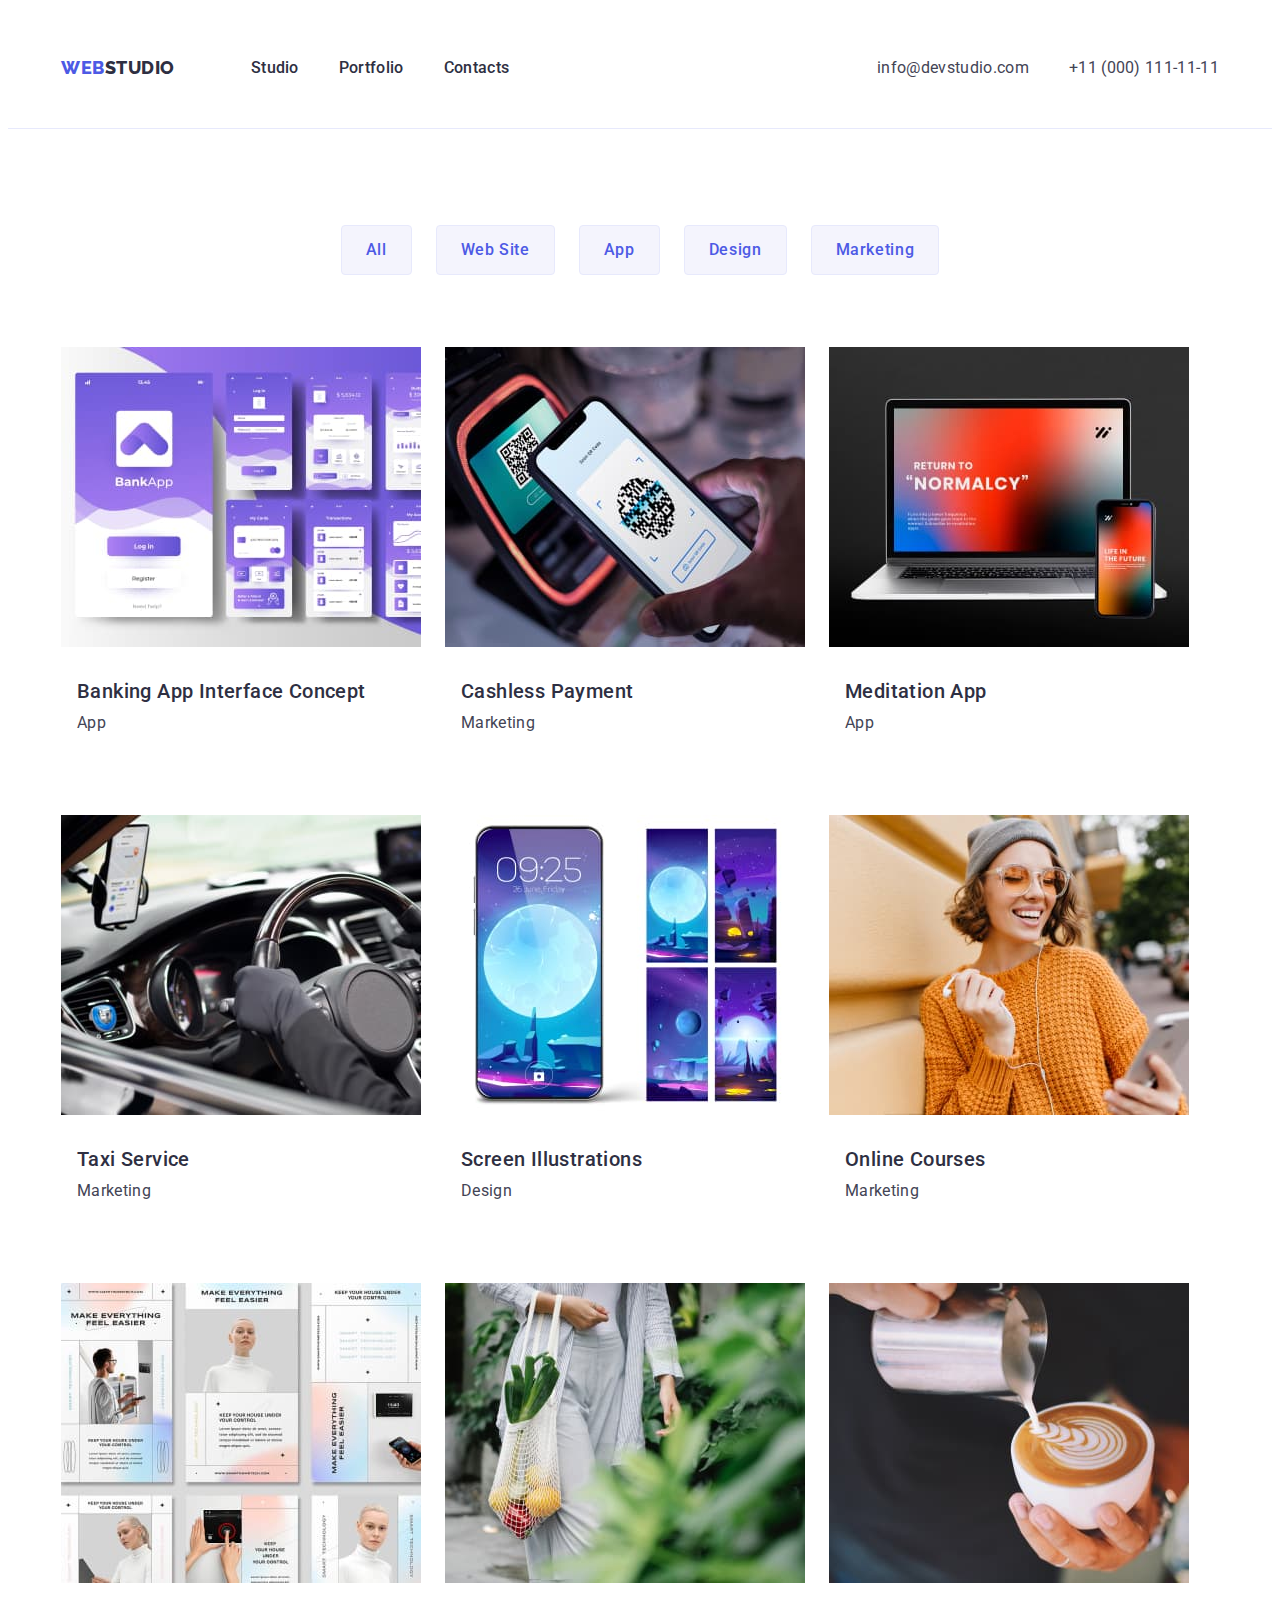
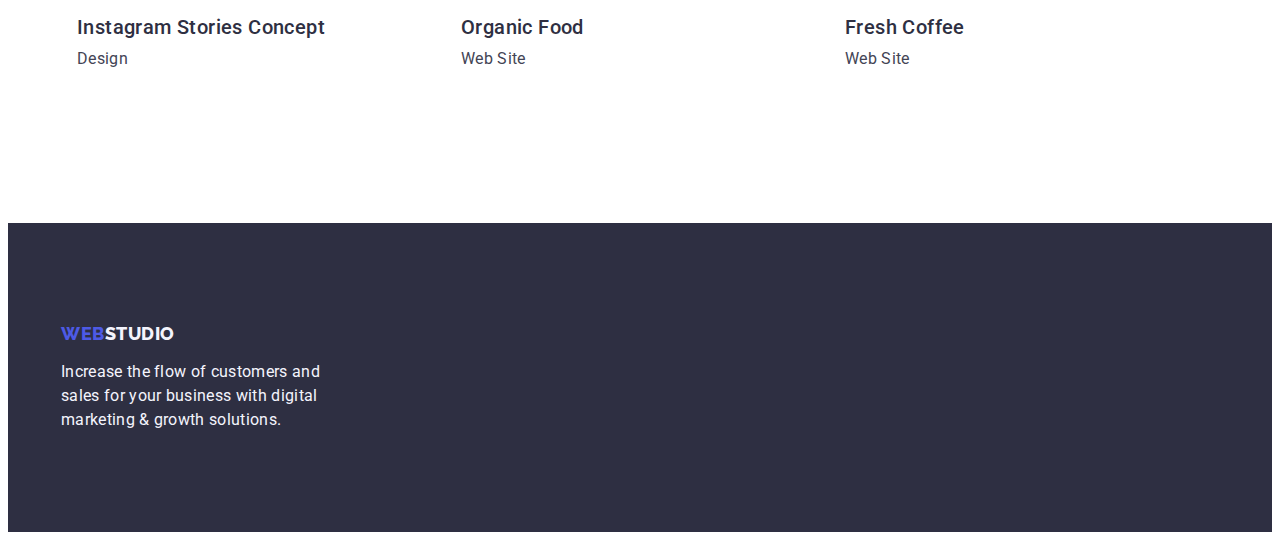
==== commit c15fb33d: "AND" ====
--- a/portfolio.html
+++ b/portfolio.html
@@ -45,7 +45,7 @@
         <!-- Filters -->
         <section class="main">
             <div class="container">
-                <h1 hidden>Portfolio</h1>
+                <h1 class="visually-hidden">Portfolio</h1>
                 <ul class="filters-menu list">
                     <li class="filters-menu-item"><button type="button" class="filters-btn">All</button></li>
                     <li class="filters-menu-item"><button type="button" class="filters-btn">Web Site</button></li>
--- a/css/styles.css
+++ b/css/styles.css
@@ -72,7 +72,7 @@
 .header {
     padding-top: 24px;
     padding-bottom: 24px;
-    border-bottom: 1px solid --border-color;
+    border-bottom: 1px solid var(--border-color);
 }
 
 .header-container {
